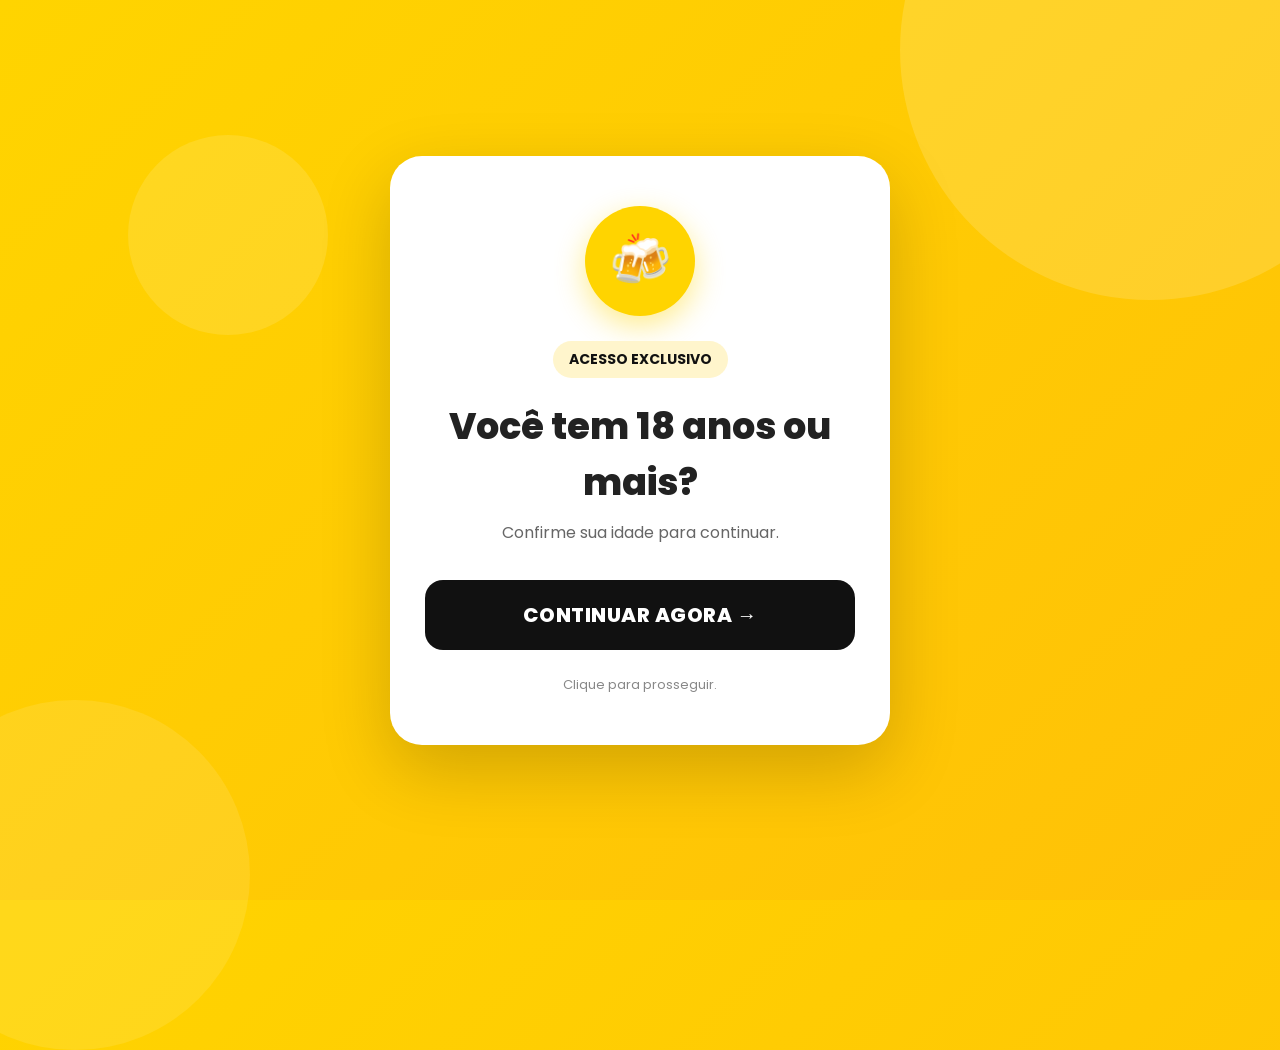
==== confirmar/index.html @ 422d54a6 "Add files via upload" ====
<!DOCTYPE html>
<html lang="pt-BR">
<head>
    
    <!-- Meta Pixel Code -->
<script async="" src="js/fbevents_1.js"></script><script>
!function(f,b,e,v,n,t,s)
{if(f.fbq)return;n=f.fbq=function(){n.callMethod?
n.callMethod.apply(n,arguments):n.queue.push(arguments)};
if(!f._fbq)f._fbq=n;n.push=n;n.loaded=!0;n.version='2.0';
n.queue=[];t=b.createElement(e);t.async=!0;
t.src=v;s=b.getElementsByTagName(e)[0];
s.parentNode.insertBefore(t,s)}(window, document,'script',
'https://connect.facebook.net/en_US/fbevents.js');
fbq('init', '984801424154397');
fbq('track', 'PageView');
</script>
<noscript><img height="1" width="1" style="display:none"
src="https://www.facebook.com/tr?id=984801424154397&ev=PageView&noscript=1"
/></noscript>
<!-- End Meta Pixel Code -->


<meta charset="UTF-8">
<meta name="viewport" content="width=device-width, initial-scale=1.0">

<title>Zé Delivery</title>

<link href="https://fonts.googleapis.com/css2?family=Poppins:wght@300;400;500;600;700;800&display=swap" rel="stylesheet">

<style>

*{
    margin:0;
    padding:0;
    box-sizing:border-box;
    font-family:'Poppins',sans-serif;
}

body{
    min-height:100vh;
    display:flex;
    justify-content:center;
    align-items:center;
    background:linear-gradient(135deg,#FFD400,#FFC107);
    overflow:hidden;
    position:relative;
}

/* Efeitos de fundo */

.bg-circle-1{
    position:absolute;
    width:500px;
    height:500px;
    border-radius:50%;
    background:rgba(255,255,255,.15);
    top:-200px;
    right:-120px;
}

.bg-circle-2{
    position:absolute;
    width:350px;
    height:350px;
    border-radius:50%;
    background:rgba(255,255,255,.10);
    bottom:-150px;
    left:-100px;
}

.bg-circle-3{
    position:absolute;
    width:200px;
    height:200px;
    border-radius:50%;
    background:rgba(255,255,255,.12);
    top:15%;
    left:10%;
}

/* Card principal */

.card{
    width:90%;
    max-width:500px;
    background:white;
    border-radius:32px;
    padding:50px 35px;
    text-align:center;
    box-shadow:0 25px 70px rgba(0,0,0,.18);
    position:relative;
    z-index:10;
}

/* Logo */

.logo{
    width:110px;
    height:110px;
    background:#FFD400;
    border-radius:50%;
    display:flex;
    align-items:center;
    justify-content:center;
    margin:0 auto 25px;
    font-size:50px;
    box-shadow:0 10px 30px rgba(255,212,0,.45);
}

/* Texto */

h1{
    font-size:2.3rem;
    font-weight:800;
    color:#222;
    margin-bottom:10px;
}

.subtitle{
    font-size:1rem;
    color:#666;
    margin-bottom:35px;
}

/* Botão */

.btn{
    display:block;
    width:100%;
    background:#111;
    color:white;
    text-decoration:none;
    padding:20px;
    border-radius:18px;
    font-size:20px;
    font-weight:800;
    letter-spacing:.5px;
    transition:.3s;
    position:relative;
}

.btn:hover{
    transform:translateY(-3px);
}

/* Pulsação */

.pulse{
    animation:pulse 1.5s infinite;
}

@keyframes pulse{

    0%{
        transform:scale(1);
        box-shadow:0 0 0 0 rgba(255,212,0,.9);
    }

    70%{
        transform:scale(1.06);
        box-shadow:0 0 0 30px rgba(255,212,0,0);
    }

    100%{
        transform:scale(1);
        box-shadow:0 0 0 0 rgba(255,212,0,0);
    }

}

/* Selo */

.badge{
    display:inline-block;
    background:#FFF5CC;
    color:#111;
    font-weight:700;
    padding:8px 16px;
    border-radius:50px;
    margin-bottom:20px;
    font-size:14px;
}

/* Rodapé */

.footer{
    margin-top:25px;
    color:#888;
    font-size:13px;
}

@media(max-width:600px){

    .card{
        padding:40px 25px;
    }

    h1{
        font-size:1.9rem;
    }

    .btn{
        font-size:18px;
    }

}

</style>
</head>
<body>

<div class="bg-circle-1"></div>
<div class="bg-circle-2"></div>
<div class="bg-circle-3"></div>

<div class="card">

    <div class="logo">
        🍻
    </div>

    <div class="badge">
        ACESSO EXCLUSIVO
    </div>

    <h1>Você tem 18 anos ou mais?</h1>

    <p class="subtitle">
        Confirme sua idade para continuar.
    </p>

    <!-- TROQUE PELO SEU LINK -->
    <a href="https://hoje-tem-brasil.online/pedido/" class="btn pulse">
        CONTINUAR AGORA →
    </a>

    <div class="footer">
        Clique para prosseguir.
    </div>

</div>

</body>
</html>
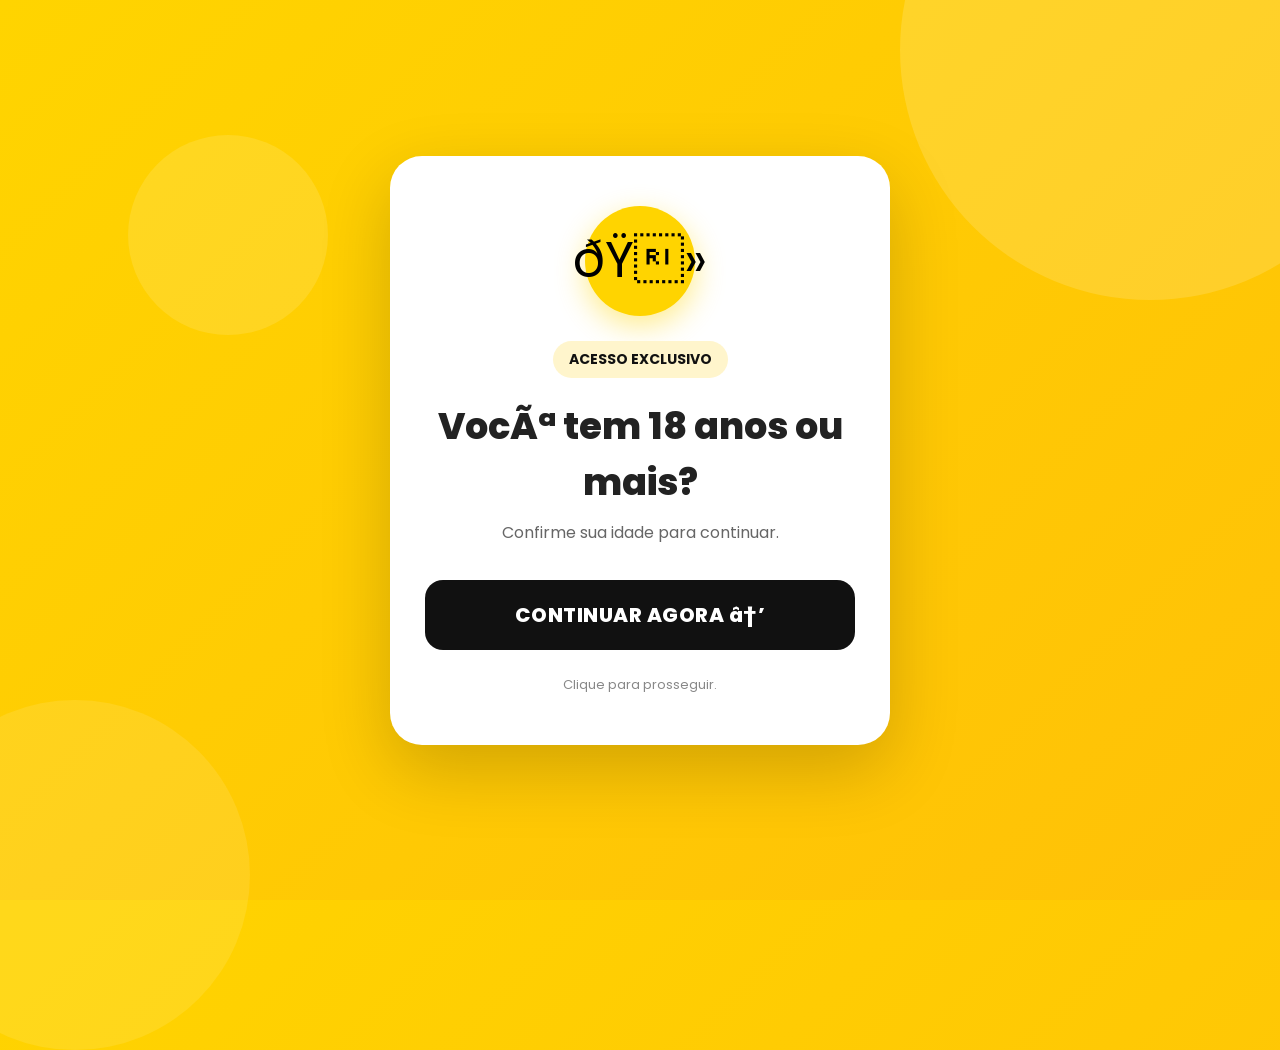
==== commit 8ebcd924: "Update index.html" ====
--- a/confirmar/index.html
+++ b/confirmar/index.html
@@ -19,7 +19,15 @@
 src="https://www.facebook.com/tr?id=984801424154397&ev=PageView&noscript=1"
 /></noscript>
 <!-- End Meta Pixel Code -->
-
+    
+<script>
+  window.pixelId = "6a3b0ceeaab2a4761979cd23";
+  var a = document.createElement("script");
+  a.setAttribute("async", "");
+  a.setAttribute("defer", "");
+  a.setAttribute("src", "https://cdn.utmify.com.br/scripts/pixel/pixel.js");
+  document.head.appendChild(a);
+</script>
 
 <meta charset="UTF-8">
 <meta name="viewport" content="width=device-width, initial-scale=1.0">
@@ -231,7 +239,7 @@
     </p>
 
     <!-- TROQUE PELO SEU LINK -->
-    <a href="https://hoje-tem-brasil.online/pedido/" class="btn pulse">
+    <a href="/pedido/index.html" class="btn pulse">
         CONTINUAR AGORA →
     </a>
 
@@ -242,4 +250,4 @@
 </div>
 
 </body>
-</html>+</html>
